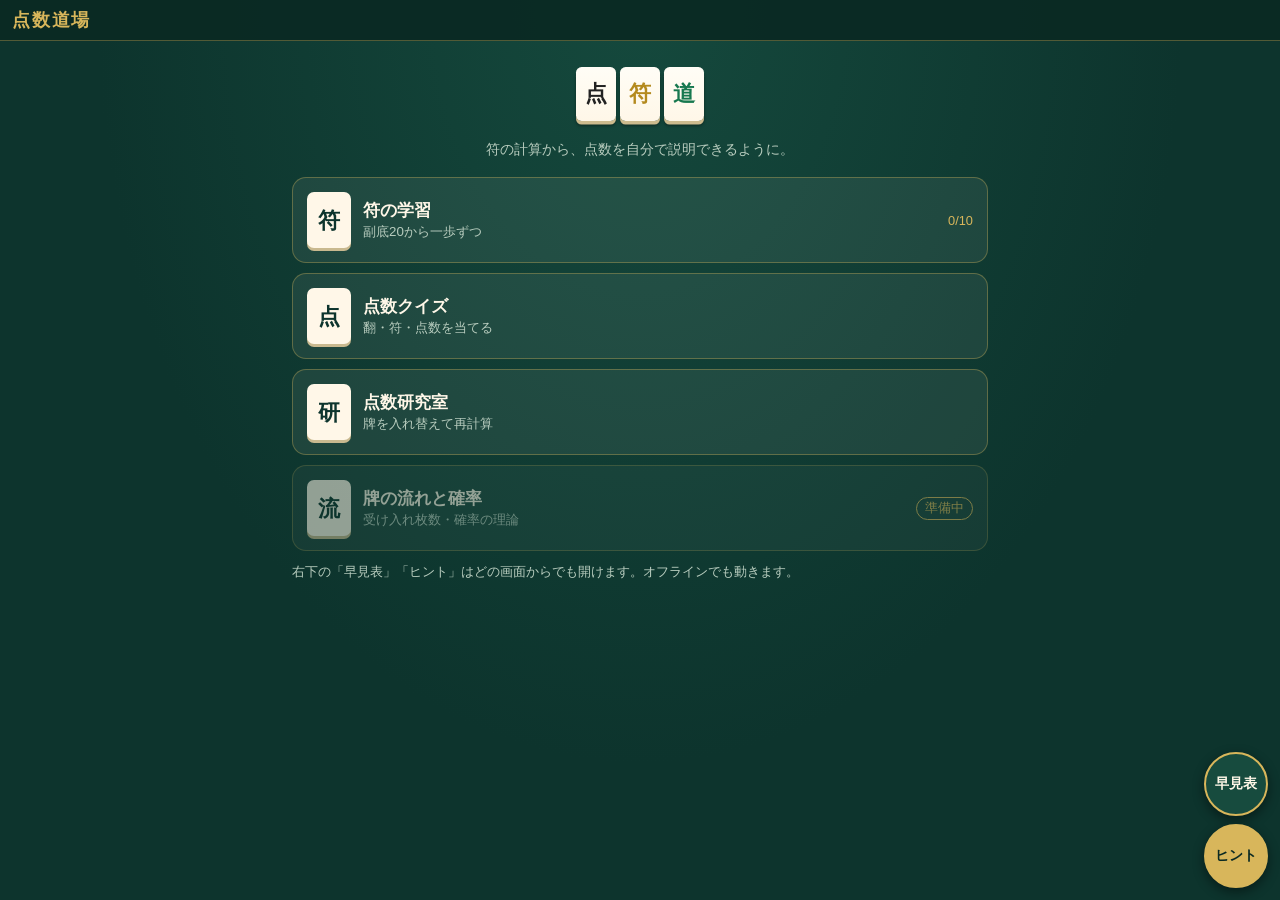
==== index.html @ 1c5f5893 "点数道場 v1: 符の学習・点数クイズ・点数研究室・早見表/ヒント (PWA)" ====
<!doctype html>
<html lang="ja">
<head>
<meta charset="utf-8">
<meta name="viewport" content="width=device-width, initial-scale=1, viewport-fit=cover">
<title>点数道場</title>
<meta name="theme-color" content="#0D342D">
<meta name="description" content="符の計算から学ぶ麻雀の点数計算道場">
<link rel="manifest" href="manifest.json">
<link rel="icon" href="icons/icon-192.png">
<link rel="apple-touch-icon" href="icons/apple-touch-icon.png">
<meta name="apple-mobile-web-app-capable" content="yes">
<meta name="mobile-web-app-capable" content="yes">
<meta name="apple-mobile-web-app-title" content="点数道場">
<meta name="apple-mobile-web-app-status-bar-style" content="black-translucent">
<link rel="stylesheet" href="css/style.css">
</head>
<body>
<header class="bar">
  <button id="back" class="icon-btn" aria-label="ホームへ戻る" hidden>‹ ホーム</button>
  <h1 id="title">点数道場</h1>
</header>
<main>
  <section id="v-home" class="view">
    <div class="brand"><div id="logo"></div><p>符の計算から、点数を自分で説明できるように。</p></div>
    <nav class="modes">
      <a href="#lessons" class="mode"><span class="mi">符</span><span><b>符の学習</b><small>副底20から一歩ずつ</small></span><em id="lesson-progress"></em></a>
      <a href="#quiz" class="mode"><span class="mi">点</span><span><b>点数クイズ</b><small>翻・符・点数を当てる</small></span><em id="quiz-progress"></em></a>
      <a href="#lab" class="mode"><span class="mi">研</span><span><b>点数研究室</b><small>牌を入れ替えて再計算</small></span></a>
      <div class="mode disabled"><span class="mi">流</span><span><b>牌の流れと確率</b><small>受け入れ枚数・確率の理論</small></span><em class="soon">準備中</em></div>
    </nav>
    <p class="fine">右下の「早見表」「ヒント」はどの画面からでも開けます。オフラインでも動きます。</p>
  </section>

  <section id="v-lessons" class="view" hidden>
    <div class="steps" id="lesson-steps"></div>
    <article class="card" id="lesson-card"></article>
    <div class="row between"><button class="btn" id="lesson-prev">‹ 前へ</button><button class="btn primary" id="lesson-next">次へ ›</button></div>
  </section>

  <section id="v-quiz" class="view" hidden>
    <div class="row between small"><span id="quiz-count"></span><span id="quiz-score"></span></div>
    <article class="card">
      <div class="row between"><h2 id="quiz-title"></h2><span class="tag" id="quiz-diff"></span></div>
      <div class="hand" id="quiz-hand"></div>
      <p class="cond" id="quiz-cond"></p>
      <p class="yaku" id="quiz-yaku"></p>
    </article>
    <article class="card answer">
      <div class="fields">
        <label>翻<select id="ans-han"></select></label>
        <label>符<select id="ans-fu"></select></label>
      </div>
      <p class="lbl">点数</p>
      <div class="choices" id="ans-pay"></div>
      <div class="row"><button class="btn primary wide" id="quiz-check">答え合わせ</button></div>
    </article>
    <article class="card result" id="quiz-result" hidden></article>
    <div class="row between"><button class="btn" id="quiz-prev">‹ 前の問題</button><button class="btn primary" id="quiz-next">次の問題 ›</button></div>
  </section>

  <section id="v-lab" class="view" hidden>
    <p class="notice">⚠ 役は自動判定しません。翻（役＋ドラ）は自分で設定してください。符と点数は牌姿から自動計算します。</p>
    <article class="card">
      <div class="row between"><h2>手牌 <small id="lab-count"></small></h2><div class="row gap"><button class="btn sm" id="lab-preset">例を入れる</button><button class="btn sm" id="lab-clear">クリア</button></div></div>
      <div class="hand lab-hand" id="lab-hand"></div>
      <p class="fine" id="lab-handhelp">牌をタップ → 和了牌に指定／外す。下の一覧から追加（各牌4枚まで）。</p>
      <div class="row gap" id="lab-tileacts" hidden><button class="btn sm primary" id="lab-setwin">和了牌にする</button><button class="btn sm" id="lab-remove">この牌を外す</button></div>
    </article>
    <details class="card picker-card" open><summary>牌を追加</summary><div class="picker" id="lab-picker"></div></details>
    <article class="card settings" id="lab-settings"></article>
    <article class="card result" id="lab-result"></article>
  </section>

  <section id="v-flow" class="view" hidden>
    <article class="card"><h2>牌の流れと確率（準備中）</h2><p>固定の教材牌譜を一手ずつ進め、受け入れ枚数と「見えている牌」から確率の目安を計算するモードを次の版で追加します。</p><p class="fine">相手の伏せ牌は見えないため、表示する確率は可視情報に基づく目安です。</p></article>
  </section>
</main>

<div class="fabs">
  <button class="fab" id="fab-table">早見表</button>
  <button class="fab gold" id="fab-hint">ヒント</button>
</div>

<div class="modal" id="m-table" hidden role="dialog" aria-label="符の早見表">
  <div class="sheet">
    <div class="row between"><h2>点数早見表</h2><button class="icon-btn close" data-close>×</button></div>
    <div class="seg" id="table-seg"><button data-v="child" class="on">子</button><button data-v="dealer">親</button></div>
    <div class="table-wrap" id="table-body"></div>
  </div>
</div>
<div class="modal" id="m-hint" hidden role="dialog" aria-label="ヒント">
  <div class="sheet">
    <div class="row between"><h2>ヒント</h2><button class="icon-btn close" data-close>×</button></div>
    <div id="hint-body"></div>
  </div>
</div>

<script src="js/engine.js"></script>
<script src="js/questions.js"></script>
<script src="js/lessons.js"></script>
<script src="js/app.js"></script>
</body>
</html>
---- css/style.css ----
:root{--felt:#0D342D;--felt2:#174b3e;--felt3:#0a2a23;--gold:#d8b65b;--cream:#fff7e8;--ink:#183d34;--muted:#b9cdbf;--red:#c0392b;--blue:#1f4e9a;--green:#17784f;--tw:clamp(20px,5.6vw,40px)}
*{box-sizing:border-box}[hidden]{display:none!important}
html,body{margin:0;background:var(--felt);color:var(--cream);font-family:-apple-system,BlinkMacSystemFont,"Hiragino Sans","Noto Sans JP","Noto Sans CJK JP","Yu Gothic",sans-serif;-webkit-text-size-adjust:100%}
body{min-height:100vh;background:radial-gradient(ellipse at top,#15493d 0%,var(--felt) 60%) fixed}
.bar{position:sticky;top:0;z-index:5;display:flex;align-items:center;gap:8px;padding:calc(env(safe-area-inset-top) + 8px) 12px 8px;background:rgba(10,42,35,.95);border-bottom:1px solid rgba(216,182,91,.35)}
.bar h1{font-size:1.1rem;margin:0;letter-spacing:.1em;color:var(--gold)}
main{max-width:720px;margin:0 auto;padding:12px 12px 160px}
h2{font-size:1.05rem;margin:.2em 0}
h2 small{font-weight:normal;color:var(--muted);font-size:.8rem}
.view[hidden]{display:none}
.card{background:rgba(255,247,232,.06);border:1px solid rgba(216,182,91,.25);border-radius:14px;padding:12px;margin:10px 0}
.row{display:flex;align-items:center;flex-wrap:wrap}.between{justify-content:space-between}.gap{gap:6px}.small{font-size:.85rem;color:var(--muted)}
.btn{font:inherit;color:var(--cream);background:var(--felt2);border:1px solid var(--gold);border-radius:10px;padding:10px 14px;cursor:pointer;min-height:44px}
.btn.sm{padding:6px 10px;min-height:36px;font-size:.85rem}
.btn.primary{background:var(--gold);color:var(--felt3);font-weight:bold}
.btn.wide{width:100%;margin-top:8px}
.btn:disabled{opacity:.4}
.icon-btn{font:inherit;background:none;border:none;color:var(--gold);font-size:1rem;cursor:pointer;padding:6px}
.close{font-size:1.6rem;line-height:1}
.gold{color:var(--gold)} .warn{color:#f3c9a0}
.fine{font-size:.8rem;color:var(--muted)}
.notice{font-size:.85rem;background:rgba(192,57,43,.18);border:1px solid rgba(240,140,120,.5);border-radius:10px;padding:8px 10px;margin:4px 0}
.tag{font-size:.75rem;border:1px solid var(--gold);color:var(--gold);border-radius:99px;padding:2px 8px}
/* home */
.brand{text-align:center;padding:14px 0 4px}
.brand p{color:var(--muted);font-size:.9rem}
#logo{display:flex;justify-content:center;gap:4px}
.modes{display:grid;gap:10px}
.mode{display:flex;align-items:center;gap:12px;padding:14px;border-radius:14px;background:rgba(255,247,232,.07);border:1px solid rgba(216,182,91,.35);color:var(--cream);text-decoration:none}
.mode b{display:block;font-size:1.05rem}.mode small{color:var(--muted)}
.mode em{margin-left:auto;font-style:normal;font-size:.8rem;color:var(--gold)}
.mode .mi{flex:none;width:44px;height:56px;display:grid;place-items:center;background:var(--cream);color:var(--felt);border-radius:7px;font-weight:bold;font-size:1.4rem;box-shadow:0 3px 0 #c9b98f}
.mode.disabled{opacity:.55}.mode .soon{border:1px solid var(--gold);border-radius:99px;padding:2px 8px}
/* tiles */
.hand{display:flex;flex-wrap:wrap;gap:2px;margin:8px 0;align-items:flex-end}
.tile{--w:var(--tw);position:relative;flex:none;width:var(--w);height:calc(var(--w)*1.36);background:linear-gradient(#fffdf6,var(--cream));border-radius:calc(var(--w)*.14);box-shadow:0 calc(var(--w)*.09) 0 #cdbb8e,0 calc(var(--w)*.12) 3px rgba(0,0,0,.4);display:flex;flex-direction:column;align-items:center;justify-content:center;line-height:1;color:#222;font-weight:bold;user-select:none;-webkit-user-select:none;margin-bottom:calc(var(--w)*.1)}
.tile b{font-size:calc(var(--w)*.55)}
.tile i{font-style:normal;font-size:calc(var(--w)*.36);margin-top:2px}
.tile.m i{color:var(--red)} .tile.m b{color:#222}
.tile.p b,.tile.p i{color:var(--blue)}
.tile.s b,.tile.s i{color:var(--green)}
.tile.z b{font-size:calc(var(--w)*.68);color:#1c2a44}
.tile.z.hatsu b{color:var(--green)} .tile.z.chun b{color:var(--red)}
.tile.z.haku b{width:60%;height:62%;border:2px solid var(--blue);border-radius:3px}
.tile.sm{--w:calc(var(--tw)*.7)}
.tile.win{outline:3px solid var(--gold);outline-offset:1px}
.tile.win::after{content:"和";position:absolute;top:-9px;right:-7px;background:var(--gold);color:var(--felt3);font-size:10px;border-radius:99px;padding:2px 3px}
.tile.sel{transform:translateY(-6px)}
.tile.open{transform:rotate(0)}
button.tile{border:none;padding:0;cursor:pointer;font-family:inherit}
.tile .cnt{position:absolute;bottom:-2px;right:1px;font-size:9px;color:#666;font-weight:normal}
button.tile:disabled{opacity:.3}
.picker{display:grid;grid-template-columns:repeat(9,1fr);gap:5px 3px;justify-items:center;margin-top:8px}
.picker .tile{--w:min(var(--tw),9.5vw)}
.lab-hand{min-height:calc(var(--tw)*1.5)}
.empty{color:var(--muted);font-size:.85rem}
/* lessons */
.steps{display:flex;gap:4px;flex-wrap:wrap}
.steps button{font:inherit;font-size:.8rem;min-width:32px;height:32px;border-radius:8px;border:1px solid rgba(216,182,91,.5);background:transparent;color:var(--cream)}
.steps button.done{background:rgba(216,182,91,.25)}.steps button.cur{background:var(--gold);color:var(--felt3);font-weight:bold}
.card p{line-height:1.7}
table.mini{border-collapse:collapse;font-size:.85rem;width:100%}
table.mini th,table.mini td{border:1px solid rgba(216,182,91,.3);padding:5px;text-align:center}
.choices{display:grid;gap:6px}
.choice{font:inherit;text-align:left;color:var(--cream);background:var(--felt2);border:1px solid rgba(216,182,91,.5);border-radius:10px;padding:10px;min-height:44px;cursor:pointer}
.choice.on{border-color:var(--gold);background:rgba(216,182,91,.25)}
.choice.ok{background:rgba(23,120,79,.55);border-color:#5fd39c}.choice.ng{background:rgba(192,57,43,.45);border-color:#f08c78}
.caption{font-size:.8rem;color:var(--muted)}
/* quiz */
.cond{font-size:.9rem;margin:4px 0}.yaku{font-size:.9rem;color:var(--gold);margin:4px 0}
.fields{display:grid;grid-template-columns:1fr 1fr;gap:10px}
.fields label{display:flex;flex-direction:column;font-size:.85rem;gap:4px;color:var(--muted)}
select{font:inherit;font-size:1rem;padding:8px;border-radius:8px;border:1px solid var(--gold);background:var(--cream);color:var(--ink);min-height:44px}
.lbl{font-size:.85rem;color:var(--muted);margin:10px 0 4px}
.result h3{margin:.2em 0;font-size:1rem}
.verdict{font-weight:bold;font-size:1.1rem}.verdict.ok{color:#7be0ad}.verdict.ng{color:#ffab98}
.fu-list{list-style:none;padding:0;margin:6px 0;font-variant-numeric:tabular-nums}
.fu-list li{display:flex;justify-content:space-between;border-bottom:1px dashed rgba(216,182,91,.25);padding:4px 0;font-size:.9rem}
.fu-list li.total{font-weight:bold;color:var(--gold);border-bottom:none}
.eq{font-family:ui-monospace,Menlo,monospace;font-size:.82rem;background:rgba(0,0,0,.25);border-radius:8px;padding:8px;white-space:pre-wrap;line-height:1.6}
.ribbon{display:flex;gap:8px;flex-wrap:wrap;margin:6px 0}
.ribbon span{border-radius:8px;padding:4px 10px;font-weight:bold}
.r-han{background:#8a3a2e}.r-fu{background:#2b5f8a}.r-pt{background:var(--gold);color:var(--felt3)}
/* lab */
.settings .srow{display:flex;align-items:center;gap:8px;margin:6px 0;flex-wrap:wrap}
.settings .srow>span{width:4.5em;font-size:.85rem;color:var(--muted)}
.seg{display:inline-flex;border:1px solid var(--gold);border-radius:10px;overflow:hidden}
.seg button{font:inherit;font-size:.9rem;background:transparent;color:var(--cream);border:none;padding:8px 12px;min-height:38px;cursor:pointer}
.seg button+button{border-left:1px solid rgba(216,182,91,.5)}
.seg button.on{background:var(--gold);color:var(--felt3);font-weight:bold}
.stepper{display:inline-flex;align-items:center;gap:6px}
.stepper b{min-width:3.5em;text-align:center;font-size:1.1rem}
.groups{display:flex;flex-wrap:wrap;gap:10px;margin:6px 0}
.group{display:flex;flex-direction:column;align-items:center;gap:4px;padding:6px;border-radius:10px;background:rgba(0,0,0,.18)}
.group .hand{margin:0;gap:2px}
.group .gl{font-size:.72rem;color:var(--muted)}
.group .row button{font-size:.72rem;padding:3px 6px;min-height:28px}
.alt{font-size:.8rem;color:var(--muted)}
/* fabs & modals */
.fabs{position:fixed;right:12px;bottom:calc(env(safe-area-inset-bottom) + 12px);display:flex;flex-direction:column;gap:8px;z-index:8}
.fab{font:inherit;font-weight:bold;font-size:.85rem;width:64px;height:64px;border-radius:50%;border:2px solid var(--gold);background:var(--felt2);color:var(--cream);box-shadow:0 4px 12px rgba(0,0,0,.45);cursor:pointer}
.fab.gold{background:var(--gold);color:var(--felt3)}
.modal{position:fixed;inset:0;z-index:20;background:rgba(0,0,0,.55);display:flex;align-items:flex-end;justify-content:center}
.modal[hidden]{display:none}
.sheet{background:var(--felt);border:1px solid var(--gold);border-radius:16px 16px 0 0;width:100%;max-width:720px;max-height:88vh;overflow:auto;padding:12px 14px calc(env(safe-area-inset-bottom) + 16px)}
.table-wrap{overflow-x:auto;margin-top:8px}
.qt{border-collapse:collapse;font-size:.78rem;width:100%;font-variant-numeric:tabular-nums}
.qt th,.qt td{border:1px solid rgba(216,182,91,.3);padding:4px 3px;text-align:center;white-space:nowrap}
.qt th{background:rgba(216,182,91,.15);color:var(--gold)}
.qt td small{display:block;color:var(--muted);font-size:.7rem}
.qt td.mg{background:rgba(216,182,91,.2)}
#hint-body p,#hint-body li{line-height:1.7;font-size:.92rem}
@media (prefers-reduced-motion:no-preference){.tile.sel{transition:transform .12s}}
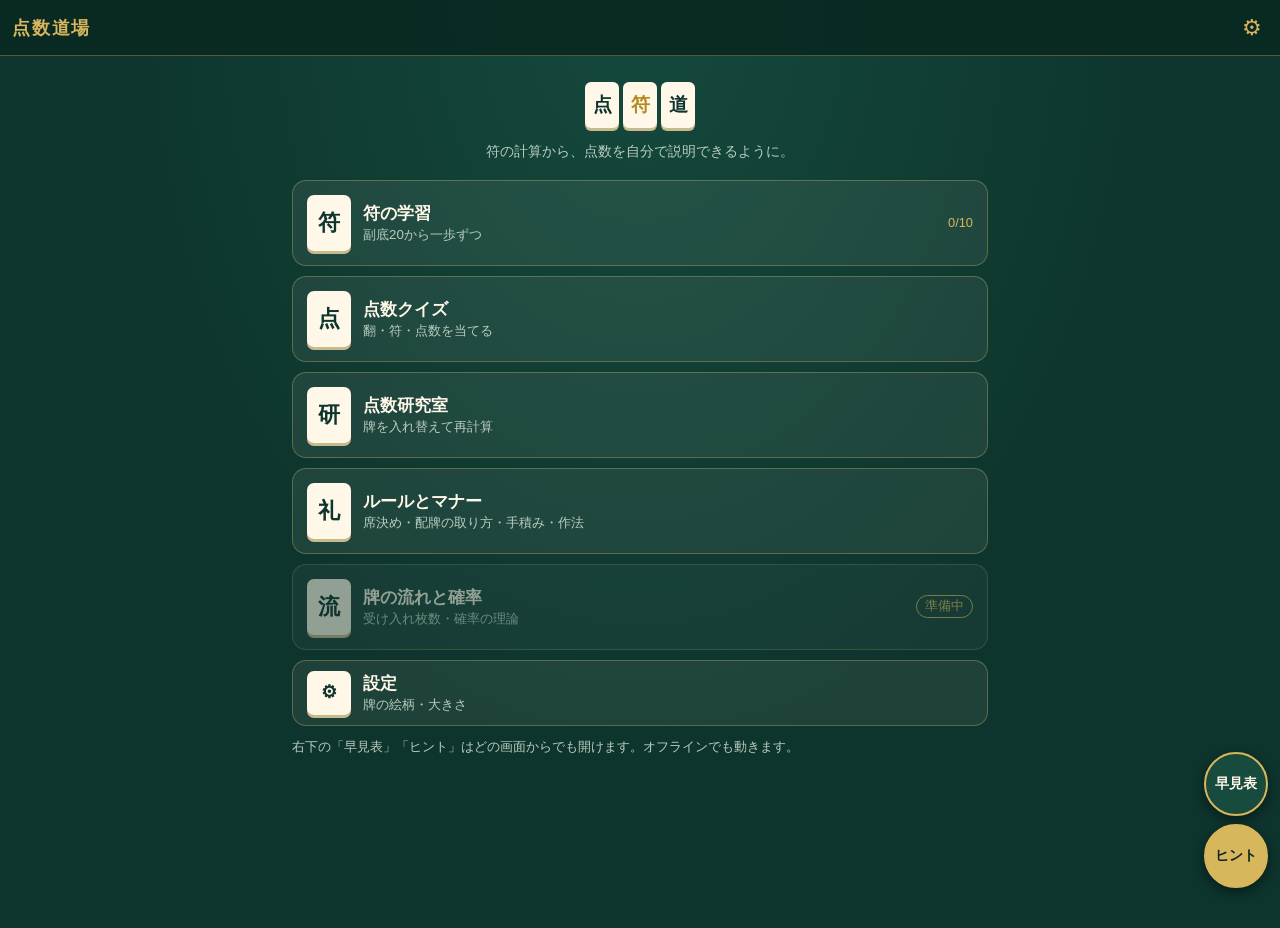
==== commit f3818e62: "牌の絵柄3種（SVG・設定で切替）と牌の大きさ設定、ルールとマナーページを追加、SW v2" ====
--- a/index.html
+++ b/index.html
@@ -19,6 +19,7 @@
 <header class="bar">
   <button id="back" class="icon-btn" aria-label="ホームへ戻る" hidden>‹ ホーム</button>
   <h1 id="title">点数道場</h1>
+  <button id="gear" class="icon-btn gear" aria-label="設定">⚙</button>
 </header>
 <main>
   <section id="v-home" class="view">
@@ -27,7 +28,9 @@
       <a href="#lessons" class="mode"><span class="mi">符</span><span><b>符の学習</b><small>副底20から一歩ずつ</small></span><em id="lesson-progress"></em></a>
       <a href="#quiz" class="mode"><span class="mi">点</span><span><b>点数クイズ</b><small>翻・符・点数を当てる</small></span><em id="quiz-progress"></em></a>
       <a href="#lab" class="mode"><span class="mi">研</span><span><b>点数研究室</b><small>牌を入れ替えて再計算</small></span></a>
+      <a href="#rules" class="mode"><span class="mi">礼</span><span><b>ルールとマナー</b><small>席決め・配牌の取り方・手積み・作法</small></span></a>
       <div class="mode disabled"><span class="mi">流</span><span><b>牌の流れと確率</b><small>受け入れ枚数・確率の理論</small></span><em class="soon">準備中</em></div>
+      <a href="#settings" class="mode slim"><span class="mi">⚙</span><span><b>設定</b><small>牌の絵柄・大きさ</small></span></a>
     </nav>
     <p class="fine">右下の「早見表」「ヒント」はどの画面からでも開けます。オフラインでも動きます。</p>
   </section>
@@ -72,6 +75,9 @@
     <article class="card result" id="lab-result"></article>
   </section>
 
+  <section id="v-rules" class="view" hidden><div id="rules-body"></div></section>
+  <section id="v-settings" class="view" hidden><article class="card" id="settings-body"></article></section>
+
   <section id="v-flow" class="view" hidden>
     <article class="card"><h2>牌の流れと確率（準備中）</h2><p>固定の教材牌譜を一手ずつ進め、受け入れ枚数と「見えている牌」から確率の目安を計算するモードを次の版で追加します。</p><p class="fine">相手の伏せ牌は見えないため、表示する確率は可視情報に基づく目安です。</p></article>
   </section>
@@ -96,9 +102,14 @@
   </div>
 </div>
 
+<script src="js/tiles/tiles-common.js"></script>
+<script src="js/tiles/tiles-A.js"></script>
+<script src="js/tiles/tiles-B.js"></script>
+<script src="js/tiles/tiles-C.js"></script>
 <script src="js/engine.js"></script>
 <script src="js/questions.js"></script>
 <script src="js/lessons.js"></script>
+<script src="js/rules.js"></script>
 <script src="js/app.js"></script>
 </body>
 </html>
--- a/css/style.css
+++ b/css/style.css
@@ -31,28 +31,39 @@
 .mode em{margin-left:auto;font-style:normal;font-size:.8rem;color:var(--gold)}
 .mode .mi{flex:none;width:44px;height:56px;display:grid;place-items:center;background:var(--cream);color:var(--felt);border-radius:7px;font-weight:bold;font-size:1.4rem;box-shadow:0 3px 0 #c9b98f}
 .mode.disabled{opacity:.55}.mode .soon{border:1px solid var(--gold);border-radius:99px;padding:2px 8px}
-/* tiles */
+/* tiles (SVG) */
 .hand{display:flex;flex-wrap:wrap;gap:2px;margin:8px 0;align-items:flex-end}
-.tile{--w:var(--tw);position:relative;flex:none;width:var(--w);height:calc(var(--w)*1.36);background:linear-gradient(#fffdf6,var(--cream));border-radius:calc(var(--w)*.14);box-shadow:0 calc(var(--w)*.09) 0 #cdbb8e,0 calc(var(--w)*.12) 3px rgba(0,0,0,.4);display:flex;flex-direction:column;align-items:center;justify-content:center;line-height:1;color:#222;font-weight:bold;user-select:none;-webkit-user-select:none;margin-bottom:calc(var(--w)*.1)}
-.tile b{font-size:calc(var(--w)*.55)}
-.tile i{font-style:normal;font-size:calc(var(--w)*.36);margin-top:2px}
-.tile.m i{color:var(--red)} .tile.m b{color:#222}
-.tile.p b,.tile.p i{color:var(--blue)}
-.tile.s b,.tile.s i{color:var(--green)}
-.tile.z b{font-size:calc(var(--w)*.68);color:#1c2a44}
-.tile.z.hatsu b{color:var(--green)} .tile.z.chun b{color:var(--red)}
-.tile.z.haku b{width:60%;height:62%;border:2px solid var(--blue);border-radius:3px}
-.tile.sm{--w:calc(var(--tw)*.7)}
-.tile.win{outline:3px solid var(--gold);outline-offset:1px}
-.tile.win::after{content:"和";position:absolute;top:-9px;right:-7px;background:var(--gold);color:var(--felt3);font-size:10px;border-radius:99px;padding:2px 3px}
+.tile{--w:var(--tw);position:relative;flex:none;display:block;width:var(--w);line-height:0;background:none;border:none;padding:0;margin:0 0 2px;color:inherit}
+.tile svg{display:block;width:100%;height:auto}
+.tile.sm{--w:calc(var(--tw)*.72)}
+.tile.win svg{outline:3px solid var(--gold);outline-offset:0;border-radius:6px}
+.tile.win::after{content:"和";position:absolute;top:-8px;right:-6px;background:var(--gold);color:var(--felt3);font-size:10px;line-height:1;border-radius:99px;padding:2px 3px;font-weight:bold}
 .tile.sel{transform:translateY(-6px)}
-.tile.open{transform:rotate(0)}
-button.tile{border:none;padding:0;cursor:pointer;font-family:inherit}
-.tile .cnt{position:absolute;bottom:-2px;right:1px;font-size:9px;color:#666;font-weight:normal}
+button.tile{cursor:pointer;font-family:inherit}
+.tile .cnt{position:absolute;bottom:-3px;right:-2px;font-size:9px;line-height:1;color:var(--felt3);background:var(--gold);border-radius:99px;padding:1px 3px}
 button.tile:disabled{opacity:.3}
+body.size-lg{--tw:clamp(28px,11.5vw,56px)}
+.logo-tile{width:34px;height:46px;display:grid;place-items:center;background:var(--cream);color:var(--felt);border-radius:6px;font-weight:bold;font-size:1.2rem;box-shadow:0 3px 0 #c9b98f}
+.logo-tile.gold{color:#b48a1e}
+.gear{margin-left:auto;font-size:1.4rem}
+.mode.slim{padding:10px 14px}.mode.slim .mi{height:44px;font-size:1.1rem}
+.style-opts{display:grid;gap:8px}
+.style-opt{font:inherit;text-align:left;color:var(--cream);background:var(--felt2);border:1px solid rgba(216,182,91,.4);border-radius:12px;padding:10px;cursor:pointer}
+.style-opt.on{border:2px solid var(--gold);background:rgba(216,182,91,.18)}
+.style-opt b{display:block}.style-opt small{color:var(--muted);font-size:.78rem}
+.style-opt .prev .tile{--w:30px}
+.style-opt.on b::before{content:"✓ ";color:var(--gold)}
 .picker{display:grid;grid-template-columns:repeat(9,1fr);gap:5px 3px;justify-items:center;margin-top:8px}
-.picker .tile{--w:min(var(--tw),9.5vw)}
+.picker .tile{--w:min(var(--tw),9.4vw,40px)}
 .lab-hand{min-height:calc(var(--tw)*1.5)}
+/* rules */
+.diagram{display:block;margin:8px auto;max-width:100%;height:auto}
+.rules h3{color:var(--gold);font-size:.98rem;margin:14px 0 4px}
+.rules ol,.rules ul{padding-left:1.3em;line-height:1.7;font-size:.92rem}
+.rules .toc{display:flex;flex-wrap:wrap;gap:6px}
+.rules .toc a{color:var(--gold);font-size:.85rem;border:1px solid rgba(216,182,91,.5);border-radius:99px;padding:4px 10px;text-decoration:none}
+.river{display:grid;grid-template-columns:repeat(6,auto);justify-content:start;gap:2px}
+.river .tile{--w:26px}
 .empty{color:var(--muted);font-size:.85rem}
 /* lessons */
 .steps{display:flex;gap:4px;flex-wrap:wrap}
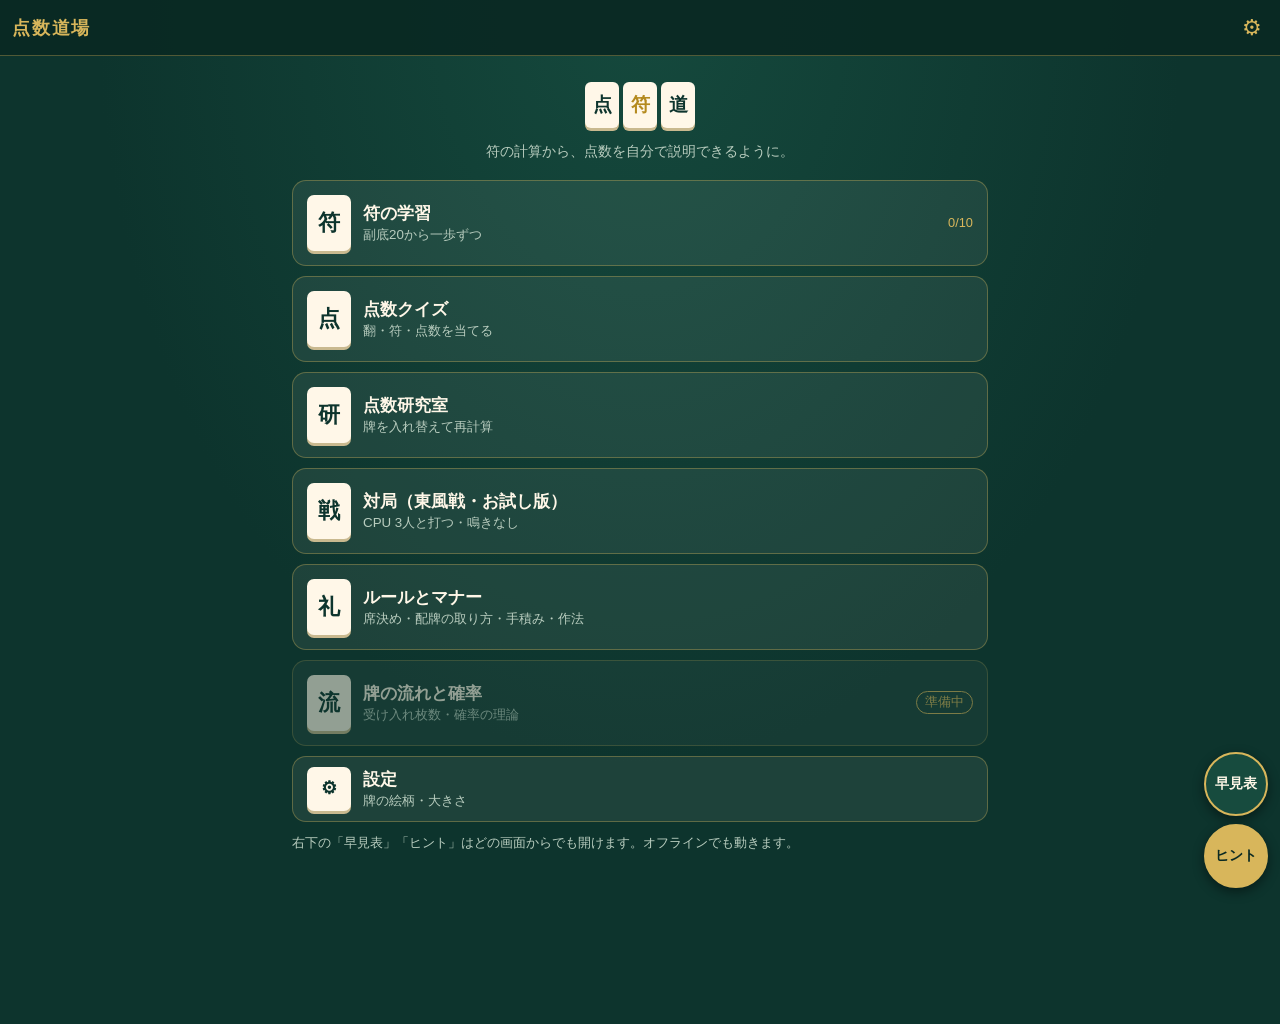
==== commit a1a4bab4: "対局（東風戦・お試し版）、役判定エンジン、研究室の役自動判定、SW v3" ====
--- a/index.html
+++ b/index.html
@@ -28,6 +28,7 @@
       <a href="#lessons" class="mode"><span class="mi">符</span><span><b>符の学習</b><small>副底20から一歩ずつ</small></span><em id="lesson-progress"></em></a>
       <a href="#quiz" class="mode"><span class="mi">点</span><span><b>点数クイズ</b><small>翻・符・点数を当てる</small></span><em id="quiz-progress"></em></a>
       <a href="#lab" class="mode"><span class="mi">研</span><span><b>点数研究室</b><small>牌を入れ替えて再計算</small></span></a>
+      <a href="#game" class="mode"><span class="mi">戦</span><span><b>対局（東風戦・お試し版）</b><small>CPU 3人と打つ・鳴きなし</small></span></a>
       <a href="#rules" class="mode"><span class="mi">礼</span><span><b>ルールとマナー</b><small>席決め・配牌の取り方・手積み・作法</small></span></a>
       <div class="mode disabled"><span class="mi">流</span><span><b>牌の流れと確率</b><small>受け入れ枚数・確率の理論</small></span><em class="soon">準備中</em></div>
       <a href="#settings" class="mode slim"><span class="mi">⚙</span><span><b>設定</b><small>牌の絵柄・大きさ</small></span></a>
@@ -63,7 +64,7 @@
   </section>
 
   <section id="v-lab" class="view" hidden>
-    <p class="notice">⚠ 役は自動判定しません。翻（役＋ドラ）は自分で設定してください。符と点数は牌姿から自動計算します。</p>
+    <p class="notice" id="lab-notice">⚠ 役は自動判定しません。翻（役＋ドラ）は自分で設定してください。符と点数は牌姿から自動計算します。</p>
     <article class="card">
       <div class="row between"><h2>手牌 <small id="lab-count"></small></h2><div class="row gap"><button class="btn sm" id="lab-preset">例を入れる</button><button class="btn sm" id="lab-clear">クリア</button></div></div>
       <div class="hand lab-hand" id="lab-hand"></div>
@@ -75,6 +76,7 @@
     <article class="card result" id="lab-result"></article>
   </section>
 
+ <section id="v-game" class="view" hidden><div id="game-body"></div></section>
   <section id="v-rules" class="view" hidden><div id="rules-body"></div></section>
   <section id="v-settings" class="view" hidden><article class="card" id="settings-body"></article></section>
 
@@ -109,6 +111,9 @@
 <script src="js/engine.js"></script>
 <script src="js/questions.js"></script>
 <script src="js/lessons.js"></script>
+<script src="js/yaku.js"></script>
+<script src="js/game-core.js"></script>
+<script src="js/game-ui.js"></script>
 <script src="js/rules.js"></script>
 <script src="js/app.js"></script>
 </body>
--- a/css/style.css
+++ b/css/style.css
@@ -122,3 +122,31 @@
 .qt td.mg{background:rgba(216,182,91,.2)}
 #hint-body p,#hint-body li{line-height:1.7;font-size:.92rem}
 @media (prefers-reduced-motion:no-preference){.tile.sel{transition:transform .12s}}
+/* game */
+.ginfo{display:flex;flex-wrap:wrap;gap:4px 10px;align-items:center;font-size:.8rem;background:rgba(0,0,0,.25);border-radius:10px;padding:6px 8px}
+.ginfo .dora{display:inline-flex;align-items:center;gap:4px}.ginfo .dora .tile{--w:20px;margin:0}
+.cpus{display:grid;grid-template-columns:repeat(3,1fr);gap:4px;margin:6px 0}
+.cpu{background:rgba(255,247,232,.05);border:1px solid rgba(216,182,91,.2);border-radius:10px;padding:4px;min-width:0}
+.ph{display:flex;flex-wrap:wrap;align-items:center;gap:3px;font-size:.72rem;margin-bottom:3px}
+.ph b{color:var(--gold)}.ph em{font-style:normal;background:var(--red);color:#fff;border-radius:4px;padding:0 3px;font-size:.65rem}
+.ph .sc{margin-left:auto;font-variant-numeric:tabular-nums}
+.ph .rb{background:var(--gold);color:var(--felt3);border-radius:4px;padding:0 3px;font-size:.65rem;font-weight:bold}
+.ph.on{color:var(--gold)}.ph.on span:first-of-type::before{content:"▶"}
+.backs{display:flex;flex-wrap:wrap;gap:1px;margin-bottom:3px}.backs i{width:6px;height:9px;background:#2f7a5f;border-radius:1.5px;border-bottom:1px solid #0a2a23}
+.pond{display:grid;grid-template-columns:repeat(6,auto);justify-content:start;gap:1px;min-height:22px}
+.pond .pw{display:inline-block}.pond .tile{--w:min(19px,5vw);margin:0}
+.pond .pw.rot{transform:rotate(90deg);margin:0 3px}
+.me{background:rgba(255,247,232,.05);border:1px solid rgba(216,182,91,.3);border-radius:10px;padding:6px}
+.me .pond .tile{--w:24px}
+.ghand{margin-top:10px}.ghand .gap{width:8px}
+.gact{display:flex;flex-wrap:wrap;gap:6px;align-items:center;margin:6px 0}
+.gmsg{font-size:.85rem;color:var(--muted);flex:1 1 100%}
+.gtoggle{font-size:.85rem;display:flex;gap:6px;align-items:center;margin:4px 0}
+.explain .qt td{white-space:normal}.explain .qt td small{font-size:.65rem}
+.explain .tile{--w:22px;margin:0 auto}
+.fair{font-size:.85rem;background:rgba(216,182,91,.12);border:1px solid rgba(216,182,91,.4);border-radius:10px;padding:8px}
+.rl{padding-left:1.2em;font-size:.9rem;line-height:1.7}
+.rank tr.mine td,.rank tr.mine th{background:rgba(216,182,91,.25)}
+#g-result .hand .tile{--w:min(24px,6vw)}
+.notice.ok{background:rgba(23,120,79,.3);border-color:#5fd39c}
+.indic .tile{--w:20px;margin:0}
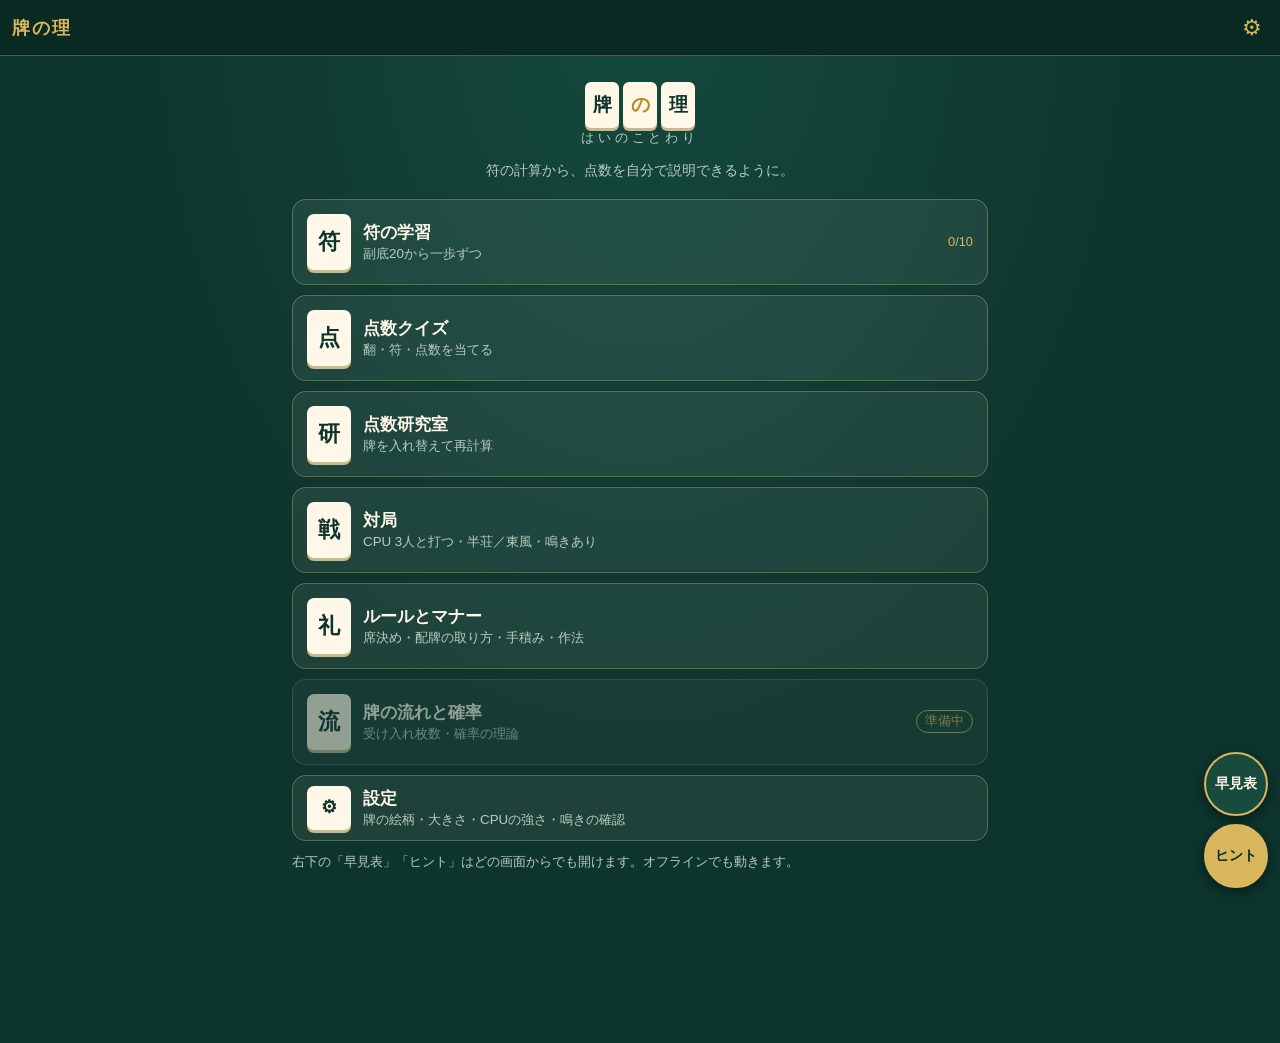
==== commit 8098aa42: "牌の理 v4: アプリ名変更・鳴き/カン・半荘戦・CPU 3段階・解説の危険度、SW v4 - アプリ名を「点数道場」から「牌の理（はいのことわり）」に変更（タイトル・manifest・見出し・アイコ" ====
--- a/index.html
+++ b/index.html
@@ -3,35 +3,36 @@
 <head>
 <meta charset="utf-8">
 <meta name="viewport" content="width=device-width, initial-scale=1, viewport-fit=cover">
-<title>点数道場</title>
+<title>牌の理（はいのことわり）</title>
 <meta name="theme-color" content="#0D342D">
-<meta name="description" content="符の計算から学ぶ麻雀の点数計算道場">
+<meta name="description" content="牌の理（はいのことわり）— 符と点数の計算から対局まで学べる麻雀アプリ">
 <link rel="manifest" href="manifest.json">
 <link rel="icon" href="icons/icon-192.png">
 <link rel="apple-touch-icon" href="icons/apple-touch-icon.png">
 <meta name="apple-mobile-web-app-capable" content="yes">
 <meta name="mobile-web-app-capable" content="yes">
-<meta name="apple-mobile-web-app-title" content="点数道場">
+<meta name="apple-mobile-web-app-title" content="牌の理">
 <meta name="apple-mobile-web-app-status-bar-style" content="black-translucent">
 <link rel="stylesheet" href="css/style.css">
 </head>
 <body>
 <header class="bar">
   <button id="back" class="icon-btn" aria-label="ホームへ戻る" hidden>‹ ホーム</button>
-  <h1 id="title">点数道場</h1>
+  <h1 id="title">牌の理</h1>
   <button id="gear" class="icon-btn gear" aria-label="設定">⚙</button>
 </header>
 <main>
   <section id="v-home" class="view">
+    <div id="rename-notice"></div>
     <div class="brand"><div id="logo"></div><p>符の計算から、点数を自分で説明できるように。</p></div>
     <nav class="modes">
       <a href="#lessons" class="mode"><span class="mi">符</span><span><b>符の学習</b><small>副底20から一歩ずつ</small></span><em id="lesson-progress"></em></a>
       <a href="#quiz" class="mode"><span class="mi">点</span><span><b>点数クイズ</b><small>翻・符・点数を当てる</small></span><em id="quiz-progress"></em></a>
       <a href="#lab" class="mode"><span class="mi">研</span><span><b>点数研究室</b><small>牌を入れ替えて再計算</small></span></a>
-      <a href="#game" class="mode"><span class="mi">戦</span><span><b>対局（東風戦・お試し版）</b><small>CPU 3人と打つ・鳴きなし</small></span></a>
+      <a href="#game" class="mode"><span class="mi">戦</span><span><b>対局</b><small>CPU 3人と打つ・半荘／東風・鳴きあり</small></span></a>
       <a href="#rules" class="mode"><span class="mi">礼</span><span><b>ルールとマナー</b><small>席決め・配牌の取り方・手積み・作法</small></span></a>
       <div class="mode disabled"><span class="mi">流</span><span><b>牌の流れと確率</b><small>受け入れ枚数・確率の理論</small></span><em class="soon">準備中</em></div>
-      <a href="#settings" class="mode slim"><span class="mi">⚙</span><span><b>設定</b><small>牌の絵柄・大きさ</small></span></a>
+      <a href="#settings" class="mode slim"><span class="mi">⚙</span><span><b>設定</b><small>牌の絵柄・大きさ・CPUの強さ・鳴きの確認</small></span></a>
     </nav>
     <p class="fine">右下の「早見表」「ヒント」はどの画面からでも開けます。オフラインでも動きます。</p>
   </section>
@@ -104,6 +105,8 @@
   </div>
 </div>
 
+<script>/* 改名のお知らせ用：旧版の保存データがあるかを、他のスクリプトが書き込む前に確認 */
+try { window.__dojoHadData = Object.keys(localStorage).some(function (k) { return k.indexOf('dojo.') === 0; }); } catch (e) { window.__dojoHadData = false; }</script>
 <script src="js/tiles/tiles-common.js"></script>
 <script src="js/tiles/tiles-A.js"></script>
 <script src="js/tiles/tiles-B.js"></script>
@@ -112,6 +115,7 @@
 <script src="js/questions.js"></script>
 <script src="js/lessons.js"></script>
 <script src="js/yaku.js"></script>
+<script src="js/cpu.js"></script>
 <script src="js/game-core.js"></script>
 <script src="js/game-ui.js"></script>
 <script src="js/rules.js"></script>
--- a/css/style.css
+++ b/css/style.css
@@ -150,3 +150,33 @@
 #g-result .hand .tile{--w:min(24px,6vw)}
 .notice.ok{background:rgba(23,120,79,.3);border-color:#5fd39c}
 .indic .tile{--w:20px;margin:0}
+/* v4：副露・鳴き・危険度 */
+.tile.red::before{content:"";position:absolute;top:2px;left:2px;width:18%;aspect-ratio:1;border-radius:50%;background:#d42a2a;box-shadow:0 0 0 1px #fff7e8;z-index:1}
+.melds{display:flex;flex-wrap:wrap;gap:4px;justify-content:flex-end;margin:3px 0}
+.meld{display:inline-flex;align-items:flex-end;gap:1px;background:rgba(0,0,0,.18);border-radius:4px;padding:1px 2px}
+.meld .tile{margin:0}
+.cpu .meld .tile{--w:min(15px,4vw)}
+.cpu .melds{justify-content:flex-start}
+.me ~ .melds .tile,.ghand + .melds .tile{--w:calc(var(--tw)*.85)}
+.rotw{display:inline-flex;flex-direction:column-reverse;align-items:center}
+.tile.rot{width:calc(var(--w)*1.36);height:var(--w);display:flex;align-items:center;justify-content:center}
+.tile.rot svg{width:var(--w);transform:rotate(-90deg);flex:none}
+.tile.rot.stack{margin-bottom:-1px}
+.tback{display:inline-block;width:var(--w,15px);aspect-ratio:3/4;background:#2f7a5f;border-radius:2px;border-bottom:2px solid #0a2a23}
+.cpu .tback{--w:min(15px,4vw);width:min(15px,4vw)}
+.ghand + .melds .tback{width:calc(var(--tw)*.85)}
+.pond .pw.called{opacity:.35}
+.lv{font-size:.65rem;color:var(--gold);margin-left:2px}
+.callbar{position:sticky;bottom:8px;z-index:5;margin:8px 0;padding:8px;border:2px solid var(--gold);border-radius:12px;background:rgba(10,42,35,.96);display:flex;flex-wrap:wrap;gap:8px;align-items:center}
+.callbar .ctile .tile{--w:34px}
+.callbar .cbtns{display:flex;flex-wrap:wrap;gap:6px;flex:1}
+.callbar .btn.chi{display:inline-flex;align-items:center;gap:2px}
+.callbar .btn.chi .tile{--w:18px;margin:0}
+.callbar .hint{flex-basis:100%;margin:0}
+.tile.hl svg{outline:2px dashed var(--gold);border-radius:5px}
+.dg{display:inline-block;border-radius:99px;padding:1px 6px;font-size:.75rem;font-weight:bold}
+.dg.safe{background:#2e7d4f;color:#fff}.dg.mid{background:#c99a2e;color:#1b1b1b}.dg.bad{background:#b3261e;color:#fff}
+.explain td small{display:block}
+.winhand{flex-wrap:wrap;align-items:flex-end}
+.winhand .meld .tile{--w:min(22px,5.6vw)}
+.logo-reading{display:block;font-size:.8rem;letter-spacing:.3em;color:var(--muted);margin-top:2px}
